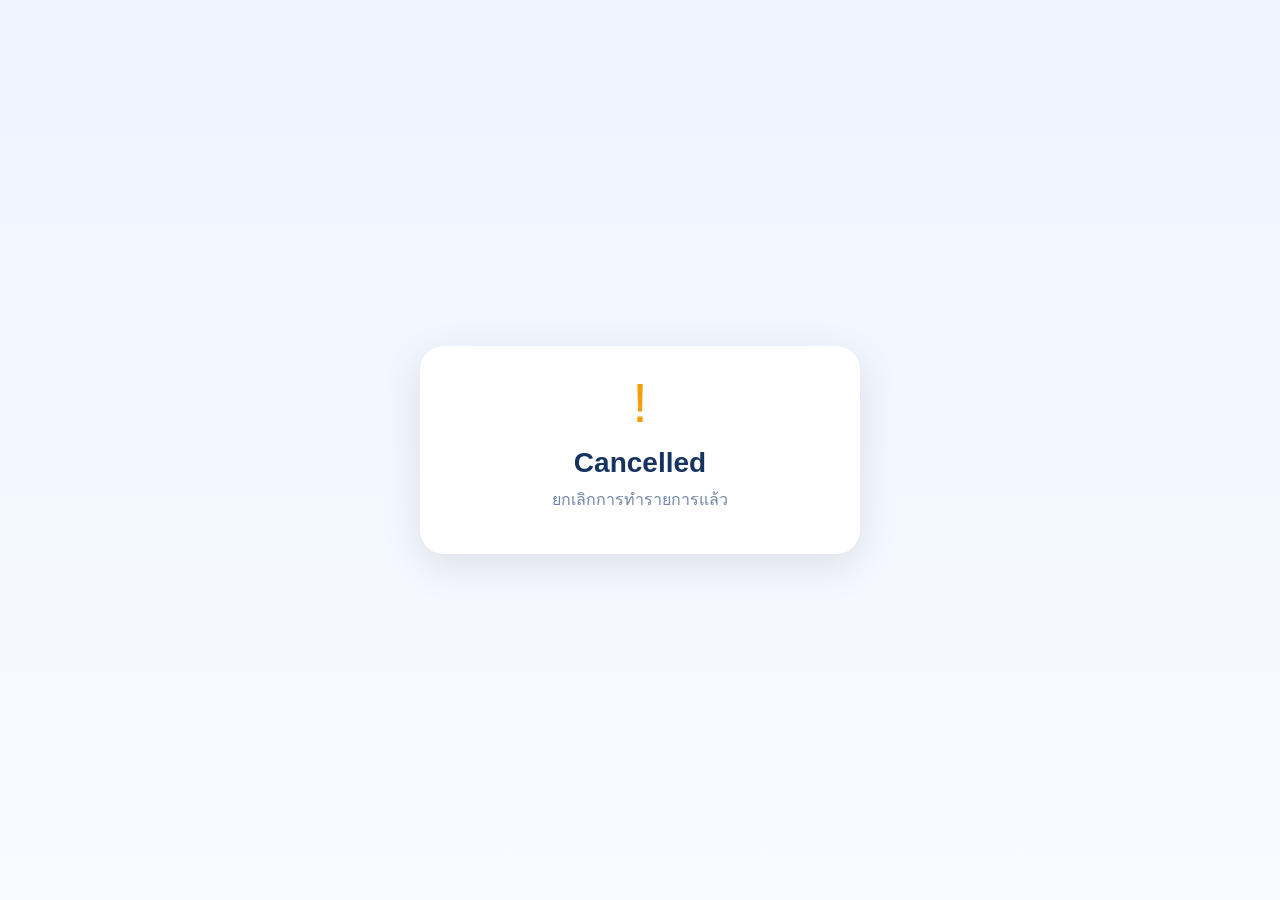
==== cancle/index.html @ 6d913a50 "update" ====
<!doctype html>
<html lang="th">
<head>
  <meta charset="utf-8" />
  <meta name="viewport" content="width=device-width, initial-scale=1" />
  <title>Cancelled</title>
  <link rel="stylesheet" href="/style.css" />
  <style>
    .modal-icon { font-size: 56px; margin-bottom: 12px; }
    .cancel { color: #f59e0b; }
  </style>
</head>
<body>
  <div class="page">
    <div class="card">
      <div class="modal-icon cancel">!</div>
      <h1>Cancelled</h1>
      <p class="sub">ยกเลิกการทำรายการแล้ว</p>
    </div>
  </div>
</body>
</html>
---- style.css ----
* {
  box-sizing: border-box;
}

body {
  margin: 0;
  font-family: Arial, sans-serif;
  background: linear-gradient(180deg, #eef4ff 0%, #f8fbff 100%);
  color: #16345f;
}

.page {
  min-height: 100vh;
  display: flex;
  align-items: center;
  justify-content: center;
  padding: 24px;
}

.card {
  width: 100%;
  max-width: 440px;
  background: #ffffff;
  border-radius: 24px;
  box-shadow: 0 12px 40px rgba(0,0,0,0.10);
  padding: 24px;
  text-align: center;
}

.brand {
  font-size: 13px;
  color: #5f7da6;
  margin-bottom: 10px;
}

h1 {
  margin: 0 0 8px;
  font-size: 28px;
}

.sub {
  margin: 0 0 18px;
  color: #6f86a8;
}

.code-box {
  background: #f4f8ff;
  border: 2px dashed #8caad6;
  border-radius: 18px;
  padding: 18px;
  font-size: 24px;
  font-weight: 700;
  word-break: break-word;
  margin-bottom: 18px;
  min-height: 72px;
  display: flex;
  align-items: center;
  justify-content: center;
}

.btn {
  width: 100%;
  border: 0;
  border-radius: 16px;
  padding: 14px 16px;
  font-size: 16px;
  font-weight: 700;
  cursor: pointer;
}

.btn.primary {
  background: #1d4f91;
  color: #fff;
}

.status {
  margin-top: 14px;
  min-height: 24px;
  color: #1c7c39;
  font-size: 14px;
}

.helper {
  margin-top: 16px;
  font-size: 13px;
  color: #6f86a8;
  line-height: 1.6;
}

code {
  background: #edf3ff;
  padding: 2px 8px;
  border-radius: 8px;
}
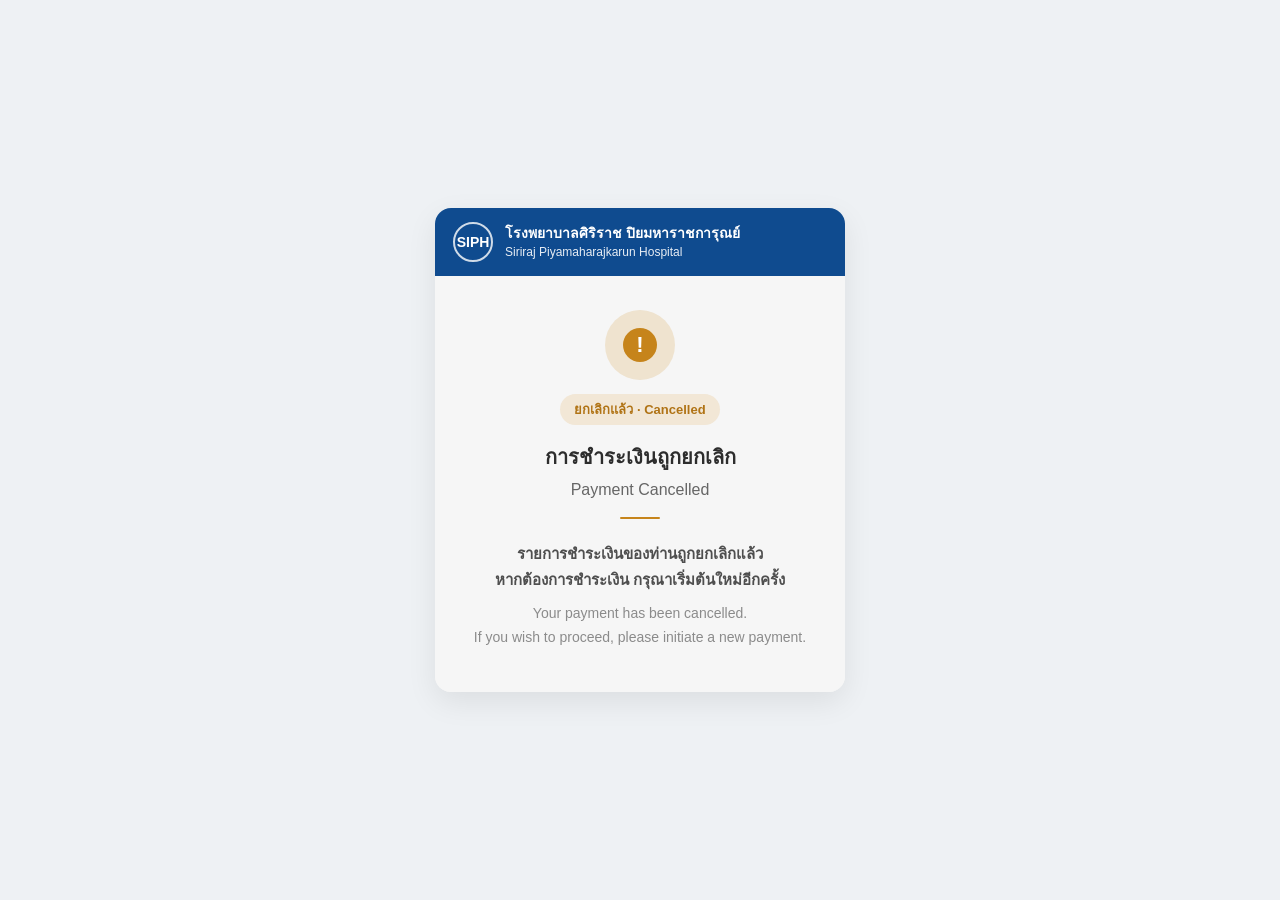
==== commit 1095d890: "update ui" ====
--- a/cancle/index.html
+++ b/cancle/index.html
@@ -1,21 +1,217 @@
-<!doctype html>
+<!DOCTYPE html>
 <html lang="th">
 <head>
-  <meta charset="utf-8" />
-  <meta name="viewport" content="width=device-width, initial-scale=1" />
-  <title>Cancelled</title>
-  <link rel="stylesheet" href="/style.css" />
+  <meta charset="UTF-8" />
+  <meta name="viewport" content="width=device-width, initial-scale=1.0" />
+  <title>Payment Cancelled</title>
   <style>
-    .modal-icon { font-size: 56px; margin-bottom: 12px; }
-    .cancel { color: #f59e0b; }
+    * { box-sizing: border-box; }
+
+    body {
+      margin: 0;
+      font-family: Arial, Helvetica, sans-serif;
+      background: #eef1f4;
+      min-height: 100vh;
+      display: flex;
+      align-items: center;
+      justify-content: center;
+      color: #333;
+    }
+
+    .page {
+      width: 410px;
+      max-width: calc(100vw - 24px);
+      background: #f7f7f7;
+      border-radius: 16px;
+      overflow: hidden;
+      box-shadow: 0 10px 30px rgba(0, 0, 0, 0.08);
+    }
+
+    .topbar {
+      background: #0f4b8f;
+      color: #fff;
+      padding: 14px 18px;
+      display: flex;
+      align-items: center;
+      gap: 12px;
+    }
+
+    .logo {
+      width: 40px;
+      height: 40px;
+      border: 2px solid rgba(255,255,255,0.8);
+      border-radius: 50%;
+      display: flex;
+      align-items: center;
+      justify-content: center;
+      font-size: 14px;
+      font-weight: 700;
+      flex-shrink: 0;
+    }
+
+    .brand {
+      line-height: 1.2;
+    }
+
+    .brand .th {
+      font-size: 14px;
+      font-weight: 700;
+      margin-bottom: 3px;
+    }
+
+    .brand .en {
+      font-size: 12px;
+      opacity: 0.9;
+    }
+
+    .content {
+      padding: 34px 28px 42px;
+      text-align: center;
+      background: #f6f6f6;
+    }
+
+    .icon-wrap {
+      width: 70px;
+      height: 70px;
+      margin: 0 auto 14px;
+      border-radius: 50%;
+      background: #efe3cf;
+      display: flex;
+      align-items: center;
+      justify-content: center;
+    }
+
+    .icon {
+      width: 34px;
+      height: 34px;
+      border-radius: 50%;
+      background: #c6841b;
+      color: #fff;
+      display: flex;
+      align-items: center;
+      justify-content: center;
+      font-size: 22px;
+      font-weight: 700;
+      line-height: 1;
+    }
+
+    .status-pill {
+      display: inline-block;
+      padding: 5px 14px;
+      border-radius: 999px;
+      background: #f2e7d6;
+      color: #b07315;
+      font-size: 13px;
+      font-weight: 700;
+      margin-bottom: 16px;
+    }
+
+    h1 {
+      margin: 0;
+      font-size: 20px;
+      font-weight: 700;
+      color: #2d2d2d;
+    }
+
+    .subtitle {
+      margin-top: 8px;
+      font-size: 16px;
+      color: #666;
+    }
+
+    .divider {
+      width: 40px;
+      height: 2px;
+      background: #c6841b;
+      margin: 18px auto 22px;
+      border-radius: 999px;
+    }
+
+    .message-th {
+      font-size: 15px;
+      line-height: 1.7;
+      color: #4f4f4f;
+      margin-bottom: 10px;
+      font-weight: 600;
+    }
+
+    .message-en {
+      font-size: 14px;
+      line-height: 1.7;
+      color: #8b8b8b;
+    }
+
+    .actions {
+      margin-top: 24px;
+      display: flex;
+      justify-content: center;
+    }
+
+    .btn {
+      display: inline-block;
+      padding: 11px 20px;
+      border-radius: 10px;
+      background: #0f4b8f;
+      color: #fff;
+      text-decoration: none;
+      font-size: 14px;
+      font-weight: 700;
+    }
+
+    @media (max-width: 480px) {
+      .content {
+        padding: 30px 20px 36px;
+      }
+
+      .brand .th {
+        font-size: 13px;
+      }
+
+      h1 {
+        font-size: 18px;
+      }
+
+      .subtitle {
+        font-size: 15px;
+      }
+    }
   </style>
 </head>
 <body>
   <div class="page">
-    <div class="card">
-      <div class="modal-icon cancel">!</div>
-      <h1>Cancelled</h1>
-      <p class="sub">ยกเลิกการทำรายการแล้ว</p>
+    <div class="topbar">
+      <div class="logo">SIPH</div>
+      <div class="brand">
+        <div class="th">โรงพยาบาลศิริราช ปิยมหาราชการุณย์</div>
+        <div class="en">Siriraj Piyamaharajkarun Hospital</div>
+      </div>
+    </div>
+
+    <div class="content">
+      <div class="icon-wrap">
+        <div class="icon">!</div>
+      </div>
+
+      <div class="status-pill">ยกเลิกแล้ว · Cancelled</div>
+
+      <h1>การชำระเงินถูกยกเลิก</h1>
+      <div class="subtitle">Payment Cancelled</div>
+
+      <div class="divider"></div>
+
+      <div class="message-th">
+        รายการชำระเงินของท่านถูกยกเลิกแล้ว<br />
+        หากต้องการชำระเงิน กรุณาเริ่มต้นใหม่อีกครั้ง
+      </div>
+
+      <div class="message-en">
+        Your payment has been cancelled.<br />
+        If you wish to proceed, please initiate a new payment.
+      </div>
+
+      <!-- <div class="actions">
+        <a href="#" class="btn">เริ่มรายการใหม่</a>
+      </div> -->
     </div>
   </div>
 </body>
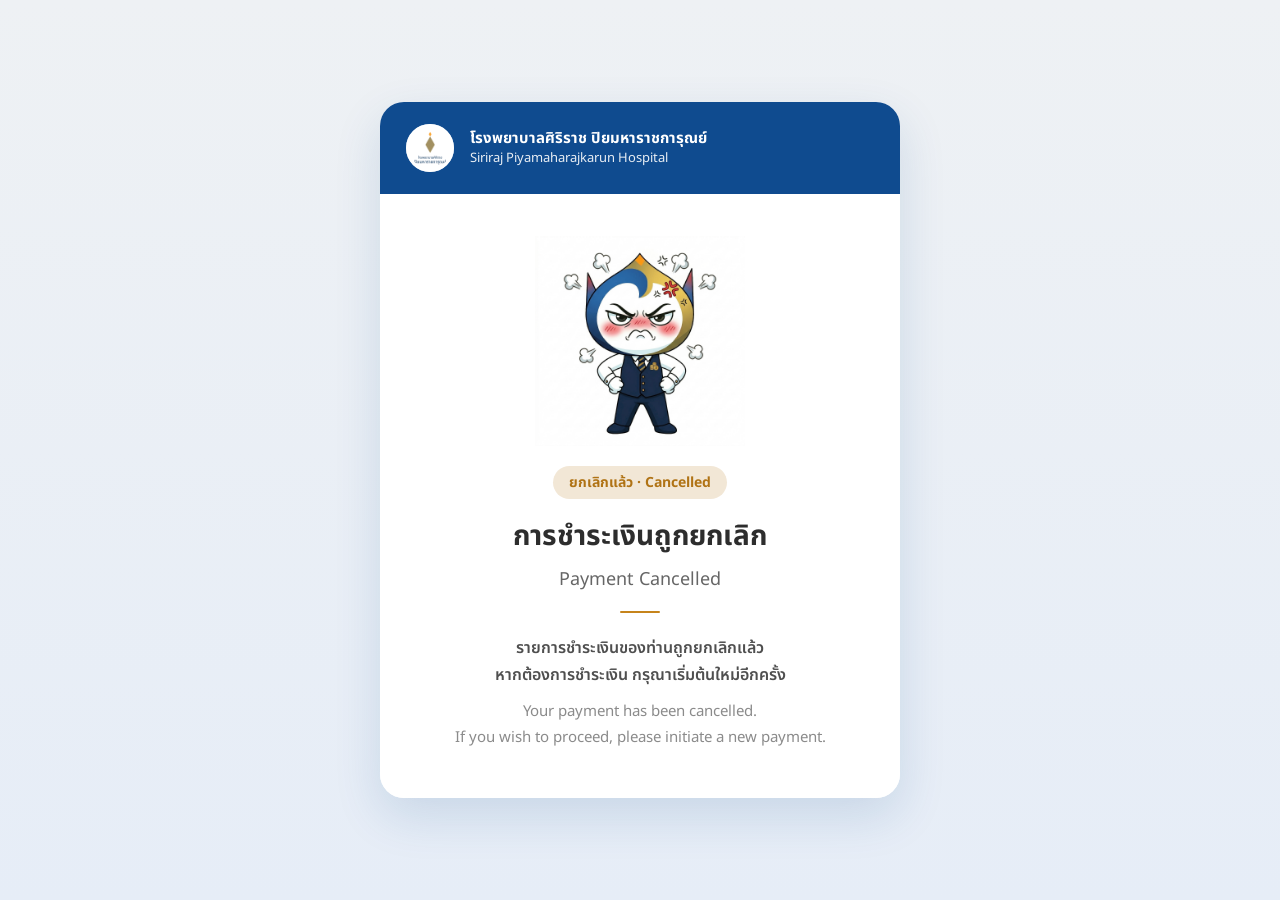
==== commit 53fb2198: "deploy" ====
--- a/cancle/index.html
+++ b/cancle/index.html
@@ -4,118 +4,125 @@
   <meta charset="UTF-8" />
   <meta name="viewport" content="width=device-width, initial-scale=1.0" />
   <title>Payment Cancelled</title>
+  <link rel="preconnect" href="https://fonts.googleapis.com" />
+  <link rel="preconnect" href="https://fonts.gstatic.com" crossorigin />
+  <link href="https://fonts.googleapis.com/css2?family=Google+Sans+Text:wght@400;500;700&family=Noto+Sans+Thai:wght@400;500;700&display=swap" rel="stylesheet" />
   <style>
     * { box-sizing: border-box; }
 
     body {
       margin: 0;
-      font-family: Arial, Helvetica, sans-serif;
-      background: #eef1f4;
+      font-family: "Google Sans", "Google Sans Text", "Noto Sans Thai", Arial, Helvetica, sans-serif;
+      background: linear-gradient(180deg, #eef1f4 0%, #e6edf7 100%);
       min-height: 100vh;
       display: flex;
       align-items: center;
       justify-content: center;
       color: #333;
+      padding: clamp(16px, 4vw, 40px);
     }
 
     .page {
-      width: 410px;
-      max-width: calc(100vw - 24px);
-      background: #f7f7f7;
-      border-radius: 16px;
+      width: min(100%, 460px);
+      background: #ffffff;
+      border-radius: 24px;
       overflow: hidden;
-      box-shadow: 0 10px 30px rgba(0, 0, 0, 0.08);
+      box-shadow: 0 18px 48px rgba(15, 75, 143, 0.14);
     }
 
     .topbar {
       background: #0f4b8f;
       color: #fff;
-      padding: 14px 18px;
-      display: flex;
-      align-items: center;
-      gap: 12px;
+      padding: clamp(16px, 2.6vw, 22px) clamp(18px, 3vw, 26px);
+      display: flex;
+      align-items: center;
+      gap: clamp(12px, 2vw, 16px);
     }
 
     .logo {
-      width: 40px;
-      height: 40px;
-      border: 2px solid rgba(255,255,255,0.8);
+      width: clamp(40px, 7vw, 48px);
+      height: clamp(40px, 7vw, 48px);
       border-radius: 50%;
       display: flex;
       align-items: center;
       justify-content: center;
-      font-size: 14px;
-      font-weight: 700;
       flex-shrink: 0;
+      overflow: hidden;
+      background: #fff;
+      padding: 3px;
+      box-shadow: inset 0 0 0 2px rgba(255,255,255,0.8);
+    }
+
+    .logo img {
+      width: 100%;
+      height: 100%;
+      display: block;
+      object-fit: contain;
+      border-radius: 50%;
     }
 
     .brand {
       line-height: 1.2;
+      min-width: 0;
     }
 
     .brand .th {
-      font-size: 14px;
+      font-size: clamp(13px, 1.7vw, 15px);
       font-weight: 700;
       margin-bottom: 3px;
     }
 
     .brand .en {
-      font-size: 12px;
+      font-size: clamp(11px, 1.4vw, 13px);
       opacity: 0.9;
     }
 
     .content {
-      padding: 34px 28px 42px;
+      padding: clamp(30px, 5vw, 42px) clamp(22px, 5vw, 34px) clamp(34px, 6vw, 46px);
       text-align: center;
-      background: #f6f6f6;
+      background: #ffffff;
     }
 
     .icon-wrap {
-      width: 70px;
-      height: 70px;
-      margin: 0 auto 14px;
-      border-radius: 50%;
-      background: #efe3cf;
-      display: flex;
-      align-items: center;
-      justify-content: center;
+      width: clamp(150px, 42vw, 210px);
+      height: clamp(150px, 42vw, 210px);
+      margin: 0 auto 20px;
+      display: flex;
+      align-items: center;
+      justify-content: center;
+      overflow: visible;
     }
 
     .icon {
-      width: 34px;
-      height: 34px;
-      border-radius: 50%;
-      background: #c6841b;
-      color: #fff;
-      display: flex;
-      align-items: center;
-      justify-content: center;
-      font-size: 22px;
-      font-weight: 700;
-      line-height: 1;
+      width: 100%;
+      height: 100%;
+      display: block;
+      object-fit: contain;
+      object-position: center;
     }
 
     .status-pill {
       display: inline-block;
-      padding: 5px 14px;
+      padding: 6px 16px;
       border-radius: 999px;
       background: #f2e7d6;
       color: #b07315;
-      font-size: 13px;
+      font-size: clamp(13px, 1.8vw, 14px);
       font-weight: 700;
       margin-bottom: 16px;
+      align-self: center;
     }
 
     h1 {
       margin: 0;
-      font-size: 20px;
+      font-size: clamp(22px, 3.2vw, 28px);
       font-weight: 700;
       color: #2d2d2d;
     }
 
     .subtitle {
       margin-top: 8px;
-      font-size: 16px;
+      font-size: clamp(15px, 2.2vw, 18px);
       color: #666;
     }
 
@@ -128,15 +135,18 @@
     }
 
     .message-th {
-      font-size: 15px;
+      max-width: 30rem;
+      margin: 0 auto 10px;
+      font-size: clamp(15px, 2vw, 16px);
       line-height: 1.7;
       color: #4f4f4f;
-      margin-bottom: 10px;
       font-weight: 600;
     }
 
     .message-en {
-      font-size: 14px;
+      max-width: 30rem;
+      margin: 0 auto;
+      font-size: clamp(14px, 1.9vw, 15px);
       line-height: 1.7;
       color: #8b8b8b;
     }
@@ -158,9 +168,40 @@
       font-weight: 700;
     }
 
+    @media (min-width: 768px) {
+      .page {
+        width: min(100%, 520px);
+      }
+
+      .content {
+        padding: 42px 40px 48px;
+      }
+    }
+
     @media (max-width: 480px) {
+      body {
+        padding: 12px;
+        align-items: center;
+      }
+
+      .page {
+        width: 100%;
+        min-height: calc(100vh - 24px);
+        border-radius: 24px;
+        display: flex;
+        flex-direction: column;
+      }
+
+      .topbar {
+        align-items: flex-start;
+      }
+
       .content {
-        padding: 30px 20px 36px;
+        flex: 1;
+        padding: 28px 20px 36px;
+        display: flex;
+        flex-direction: column;
+        justify-content: center;
       }
 
       .brand .th {
@@ -173,6 +214,11 @@
 
       .subtitle {
         font-size: 15px;
+      }
+
+      .message-th br,
+      .message-en br {
+        display: none;
       }
     }
   </style>
@@ -180,7 +226,9 @@
 <body>
   <div class="page">
     <div class="topbar">
-      <div class="logo">SIPH</div>
+      <div class="logo">
+        <img src="../static/SIPH-Logo.png" alt="SIPH Logo" />
+      </div>
       <div class="brand">
         <div class="th">โรงพยาบาลศิริราช ปิยมหาราชการุณย์</div>
         <div class="en">Siriraj Piyamaharajkarun Hospital</div>
@@ -189,7 +237,7 @@
 
     <div class="content">
       <div class="icon-wrap">
-        <div class="icon">!</div>
+        <img class="icon" src="../static/siph_cancle.png" alt="Cancelled status" />
       </div>
 
       <div class="status-pill">ยกเลิกแล้ว · Cancelled</div>
